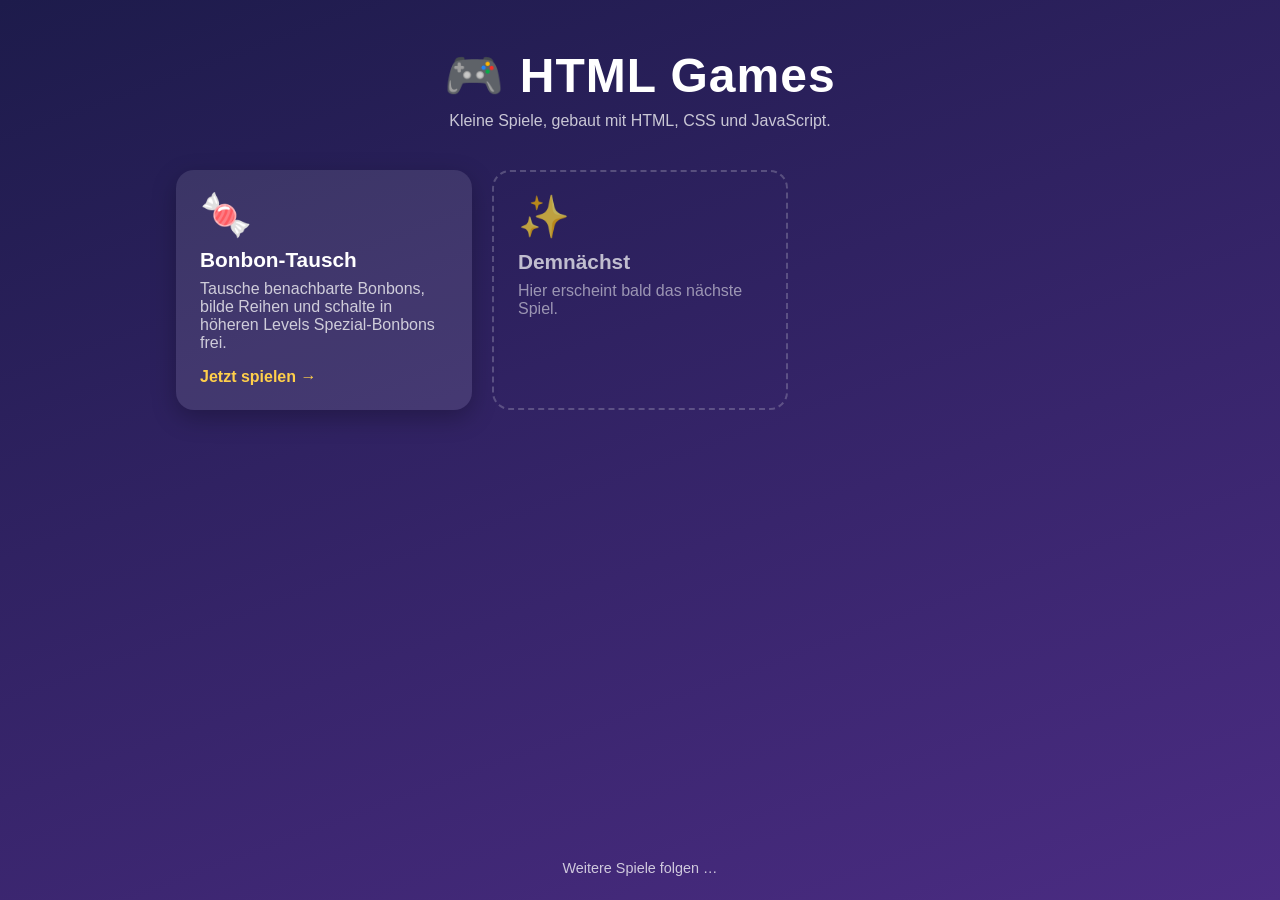
==== index.html @ 148ed9b0 "Bonbon-Tausch: Spezial-Bonbons ab Level 2 Streifen (ab Level 2), Bombe (ab Level 3) und Regenbogen-K" ====
<!DOCTYPE html>
<html lang="de">
<head>
<meta charset="UTF-8">
<meta name="viewport" content="width=device-width, initial-scale=1.0">
<meta name="Description" content="Sammlung kleiner HTML5-Spiele">
<title>HTML Games</title>
<style>
  :root {
    --bg1: #1d1b4b;
    --bg2: #4b2c83;
    --card: rgba(255, 255, 255, 0.1);
    --card-hover: rgba(255, 255, 255, 0.18);
    --text: #fff;
    --muted: rgba(255, 255, 255, 0.75);
    --accent: #ffcf4a;
  }
  * { box-sizing: border-box; }
  body {
    margin: 0;
    min-height: 100vh;
    font-family: "Segoe UI", Roboto, Helvetica, Arial, sans-serif;
    color: var(--text);
    background: linear-gradient(160deg, var(--bg1), var(--bg2));
    display: flex;
    flex-direction: column;
  }
  header {
    text-align: center;
    padding: 48px 16px 24px;
  }
  header h1 {
    margin: 0 0 8px;
    font-size: clamp(2rem, 6vw, 3rem);
    letter-spacing: 1px;
  }
  header p { margin: 0; color: var(--muted); }

  main {
    flex: 1;
    width: min(100%, 960px);
    margin: 0 auto;
    padding: 16px;
    display: grid;
    grid-template-columns: repeat(auto-fill, minmax(240px, 1fr));
    gap: 20px;
    align-content: start;
  }

  .card {
    display: flex;
    flex-direction: column;
    gap: 8px;
    padding: 24px;
    border-radius: 18px;
    background: var(--card);
    color: inherit;
    text-decoration: none;
    box-shadow: 0 8px 24px rgba(0, 0, 0, 0.25);
    transition: transform .2s ease, background .2s ease;
  }
  a.card:hover, a.card:focus-visible {
    transform: translateY(-4px);
    background: var(--card-hover);
    outline: none;
  }
  .card__icon { font-size: 2.6rem; line-height: 1; }
  .card h2 { margin: 4px 0 0; font-size: 1.3rem; }
  .card p { margin: 0; color: var(--muted); flex: 1; }
  .card__cta { margin-top: 8px; font-weight: 700; color: var(--accent); }

  .card--soon {
    border: 2px dashed rgba(255, 255, 255, 0.3);
    background: transparent;
    box-shadow: none;
    opacity: .7;
  }

  footer {
    text-align: center;
    padding: 24px 16px;
    color: var(--muted);
    font-size: .9rem;
  }
</style>
</head>
<body>
  <header>
    <h1>🎮 HTML Games</h1>
    <p>Kleine Spiele, gebaut mit HTML, CSS und JavaScript.</p>
  </header>

  <main id="games"></main>

  <footer>Weitere Spiele folgen …</footer>

  <script>
    // Neues Spiel hinzufügen: Ordner anlegen und hier einen Eintrag ergänzen.
    const games = [
      {
        title: "Bonbon-Tausch",
        icon: "🍬",
        description: "Tausche benachbarte Bonbons, bilde Reihen und schalte in höheren Levels Spezial-Bonbons frei.",
        url: "Match3Game/index.html"
      }
    ];

    const main = document.getElementById("games");

    games.forEach((game) => {
      const card = document.createElement("a");
      card.className = "card";
      card.href = game.url;
      card.innerHTML = `
        <span class="card__icon">${game.icon}</span>
        <h2>${game.title}</h2>
        <p>${game.description}</p>
        <span class="card__cta">Jetzt spielen →</span>`;
      main.appendChild(card);
    });

    // Platzhalter für kommende Spiele
    const soon = document.createElement("div");
    soon.className = "card card--soon";
    soon.innerHTML = `
      <span class="card__icon">✨</span>
      <h2>Demnächst</h2>
      <p>Hier erscheint bald das nächste Spiel.</p>`;
    main.appendChild(soon);
  </script>
</body>
</html>
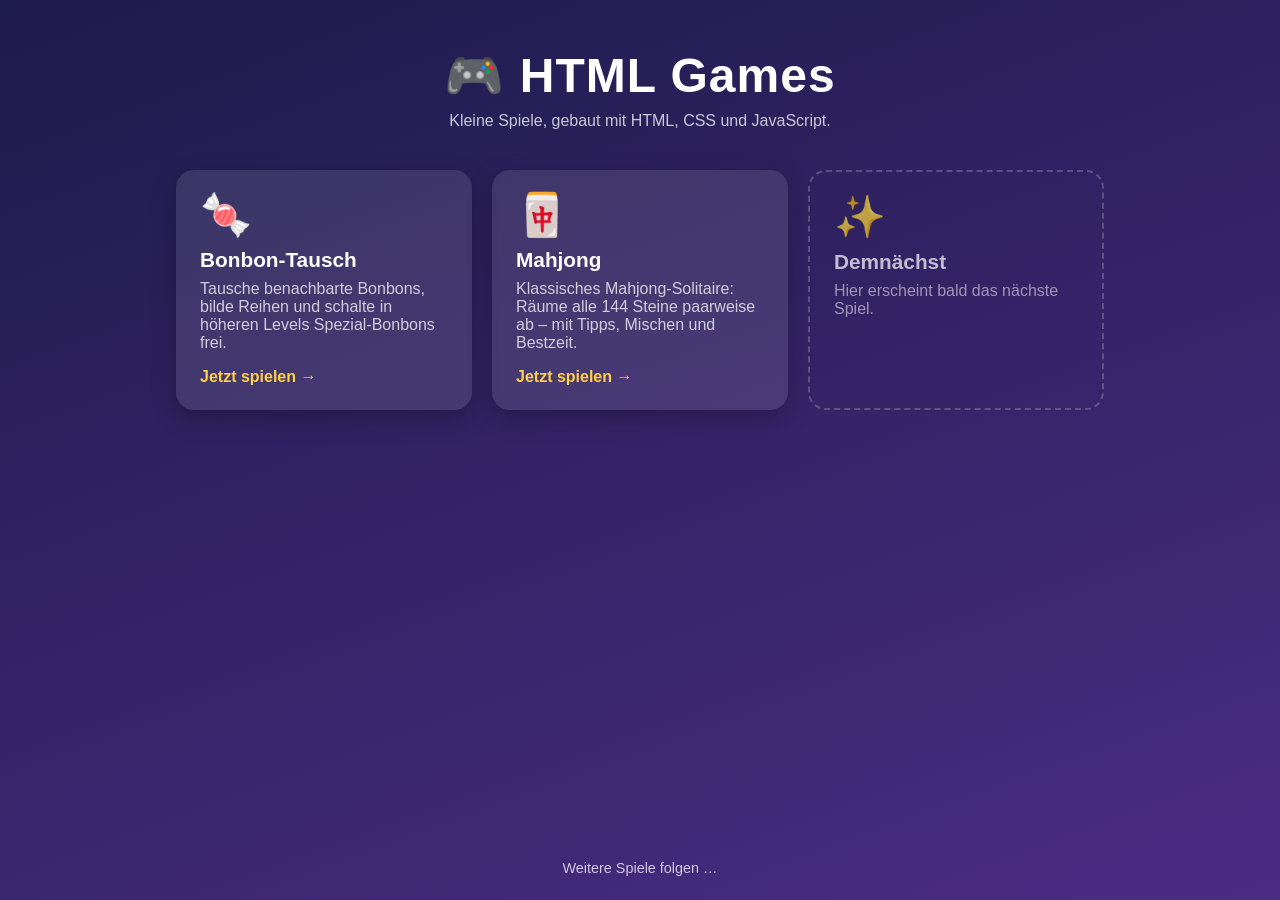
==== commit ed6ea9b4: "Mahjong-Solitaire als neues Spiel hinzufügen Co-Authored-By: Claude Opus 5.5 <noreply@anthropic.com>" ====
--- a/index.html
+++ b/index.html
@@ -102,6 +102,12 @@
         icon: "🍬",
         description: "Tausche benachbarte Bonbons, bilde Reihen und schalte in höheren Levels Spezial-Bonbons frei.",
         url: "Match3Game/index.html"
+      },
+      {
+        title: "Mahjong",
+        icon: "🀄",
+        description: "Klassisches Mahjong-Solitaire: Räume alle 144 Steine paarweise ab – mit Tipps, Mischen und Bestzeit.",
+        url: "MahjongGame/index.html"
       }
     ];
 
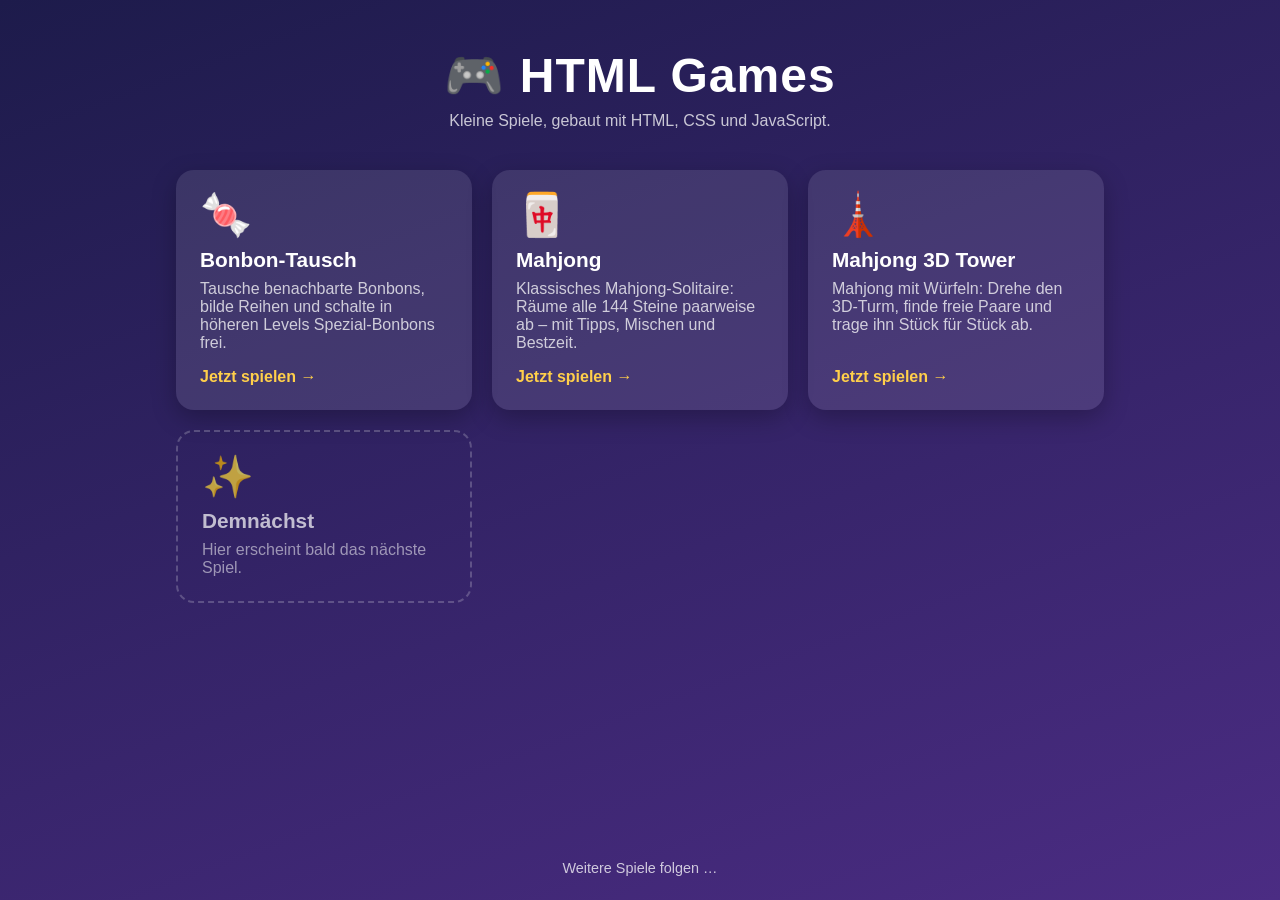
==== commit 36484ab9: "Mahjong 3D Tower als neues Spiel hinzufügen Würfel-Mahjong mit drehbarem 3D-Turm (CSS 3D, ohne Abhän" ====
--- a/index.html
+++ b/index.html
@@ -108,6 +108,12 @@
         icon: "🀄",
         description: "Klassisches Mahjong-Solitaire: Räume alle 144 Steine paarweise ab – mit Tipps, Mischen und Bestzeit.",
         url: "MahjongGame/index.html"
+      },
+      {
+        title: "Mahjong 3D Tower",
+        icon: "🗼",
+        description: "Mahjong mit Würfeln: Drehe den 3D-Turm, finde freie Paare und trage ihn Stück für Stück ab.",
+        url: "Mahjong3DGame/index.html"
       }
     ];
 
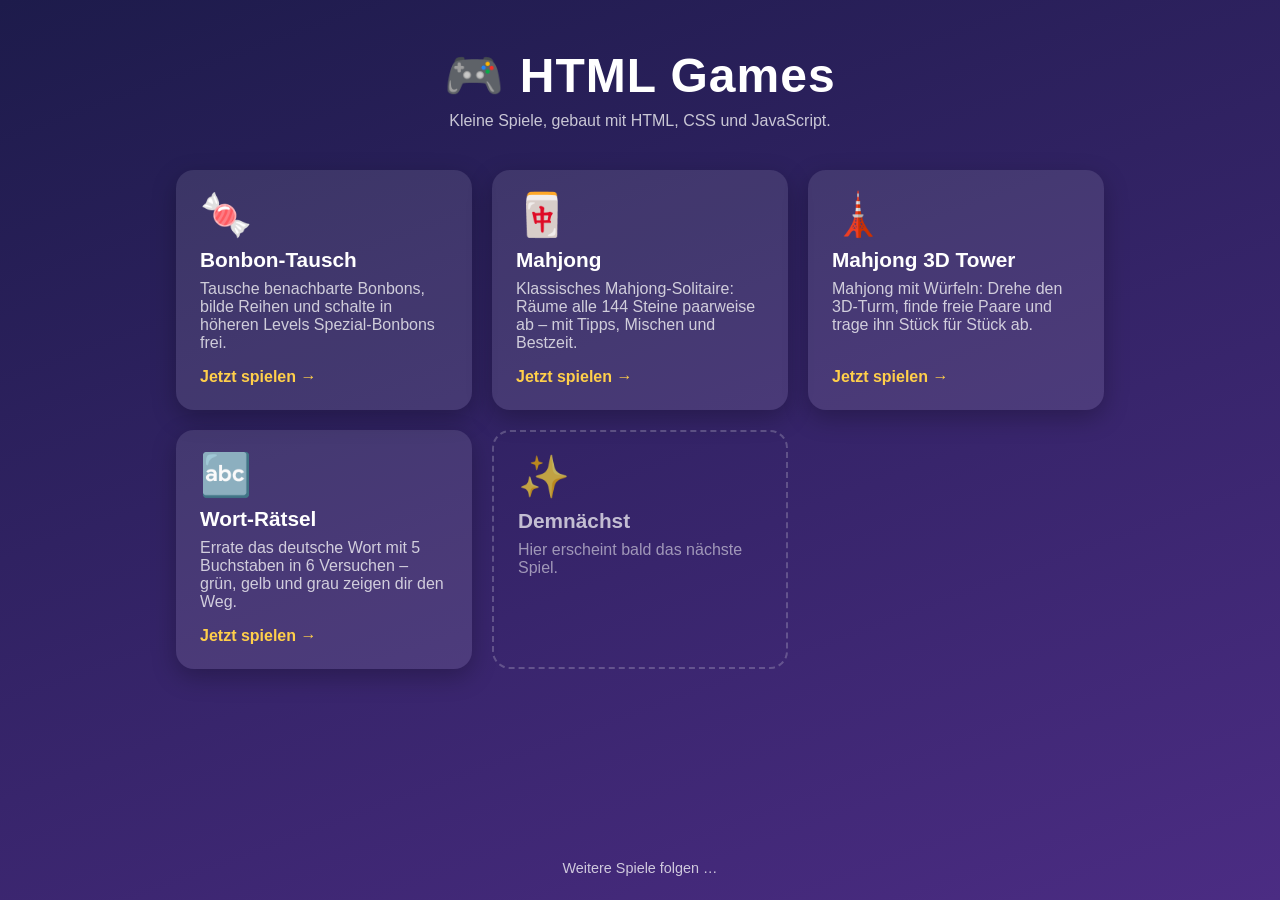
==== commit 2fcac754: "Wort-Rätsel (Wordle-artig, deutsche 5-Buchstaben-Wörter) hinzufügen Co-Authored-By: Claude Opus 5.5 " ====
--- a/index.html
+++ b/index.html
@@ -114,6 +114,12 @@
         icon: "🗼",
         description: "Mahjong mit Würfeln: Drehe den 3D-Turm, finde freie Paare und trage ihn Stück für Stück ab.",
         url: "Mahjong3DGame/index.html"
+      },
+      {
+        title: "Wort-Rätsel",
+        icon: "🔤",
+        description: "Errate das deutsche Wort mit 5 Buchstaben in 6 Versuchen – grün, gelb und grau zeigen dir den Weg.",
+        url: "WortraetselGame/index.html"
       }
     ];
 
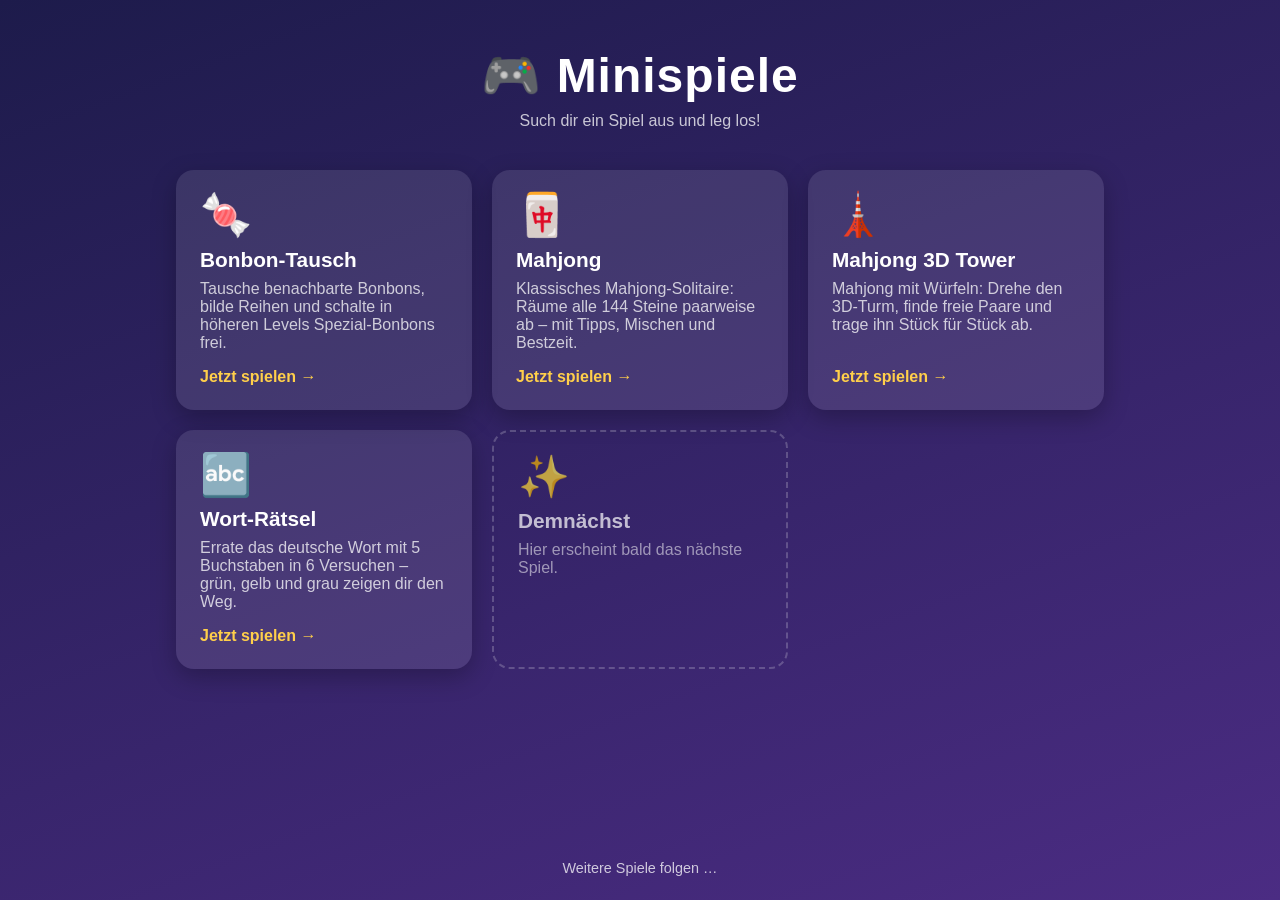
==== commit 6da8d02c: "Startseite in Minispiele umbenennen Co-Authored-By: Claude Opus 5.5 <noreply@anthropic.com> Claude-S" ====
--- a/index.html
+++ b/index.html
@@ -3,8 +3,8 @@
 <head>
 <meta charset="UTF-8">
 <meta name="viewport" content="width=device-width, initial-scale=1.0">
-<meta name="Description" content="Sammlung kleiner HTML5-Spiele">
-<title>HTML Games</title>
+<meta name="Description" content="Eine Sammlung kleiner Minispiele">
+<title>Minispiele</title>
 <style>
   :root {
     --bg1: #1d1b4b;
@@ -86,8 +86,8 @@
 </head>
 <body>
   <header>
-    <h1>🎮 HTML Games</h1>
-    <p>Kleine Spiele, gebaut mit HTML, CSS und JavaScript.</p>
+    <h1>🎮 Minispiele</h1>
+    <p>Such dir ein Spiel aus und leg los!</p>
   </header>
 
   <main id="games"></main>
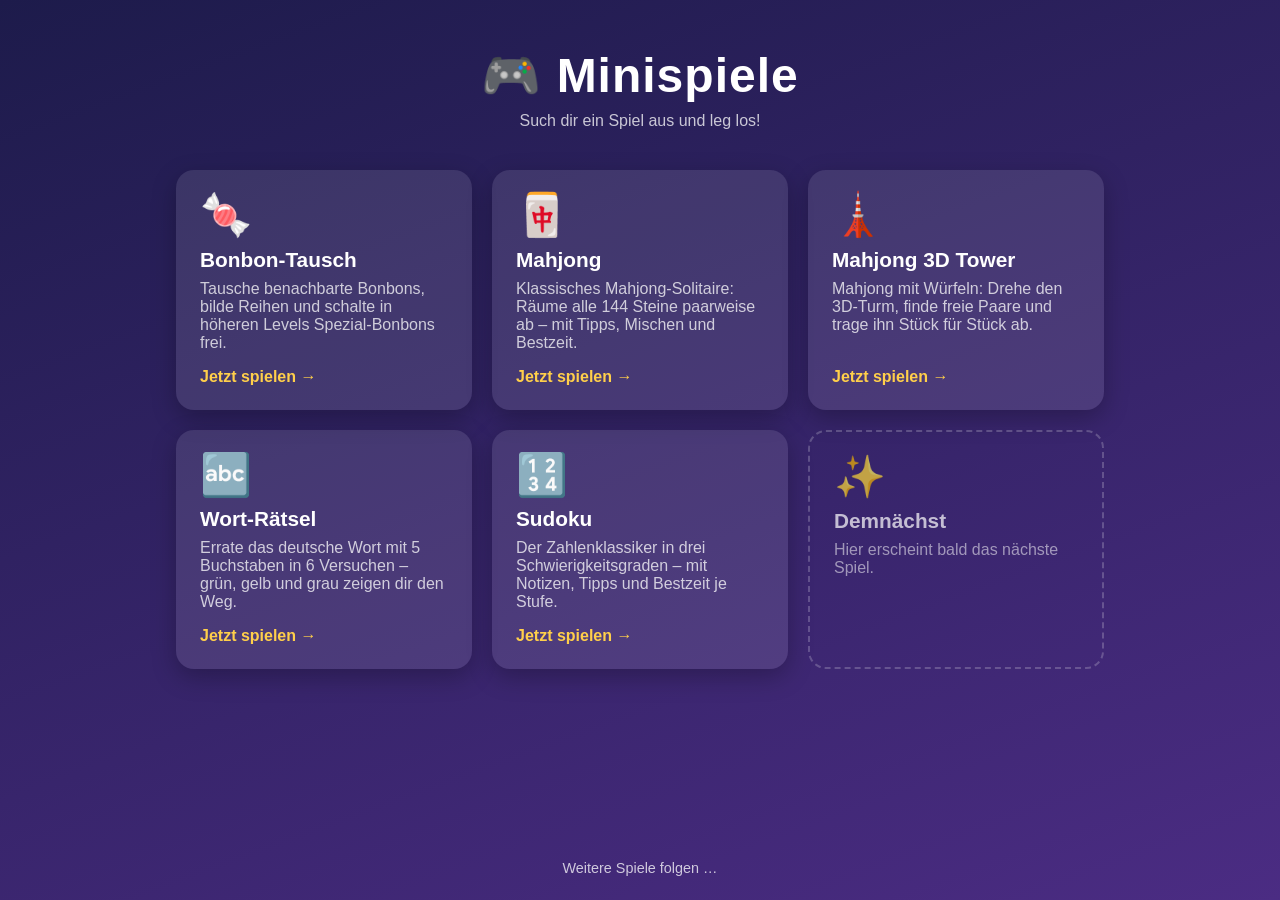
==== commit bdd723a8: "Sudoku mit drei Schwierigkeitsgraden hinzufügen Rätsel werden im Browser erzeugt, haben genau eine L" ====
--- a/index.html
+++ b/index.html
@@ -120,6 +120,12 @@
         icon: "🔤",
         description: "Errate das deutsche Wort mit 5 Buchstaben in 6 Versuchen – grün, gelb und grau zeigen dir den Weg.",
         url: "WortraetselGame/index.html"
+      },
+      {
+        title: "Sudoku",
+        icon: "🔢",
+        description: "Der Zahlenklassiker in drei Schwierigkeitsgraden – mit Notizen, Tipps und Bestzeit je Stufe.",
+        url: "SudokuGame/index.html"
       }
     ];
 
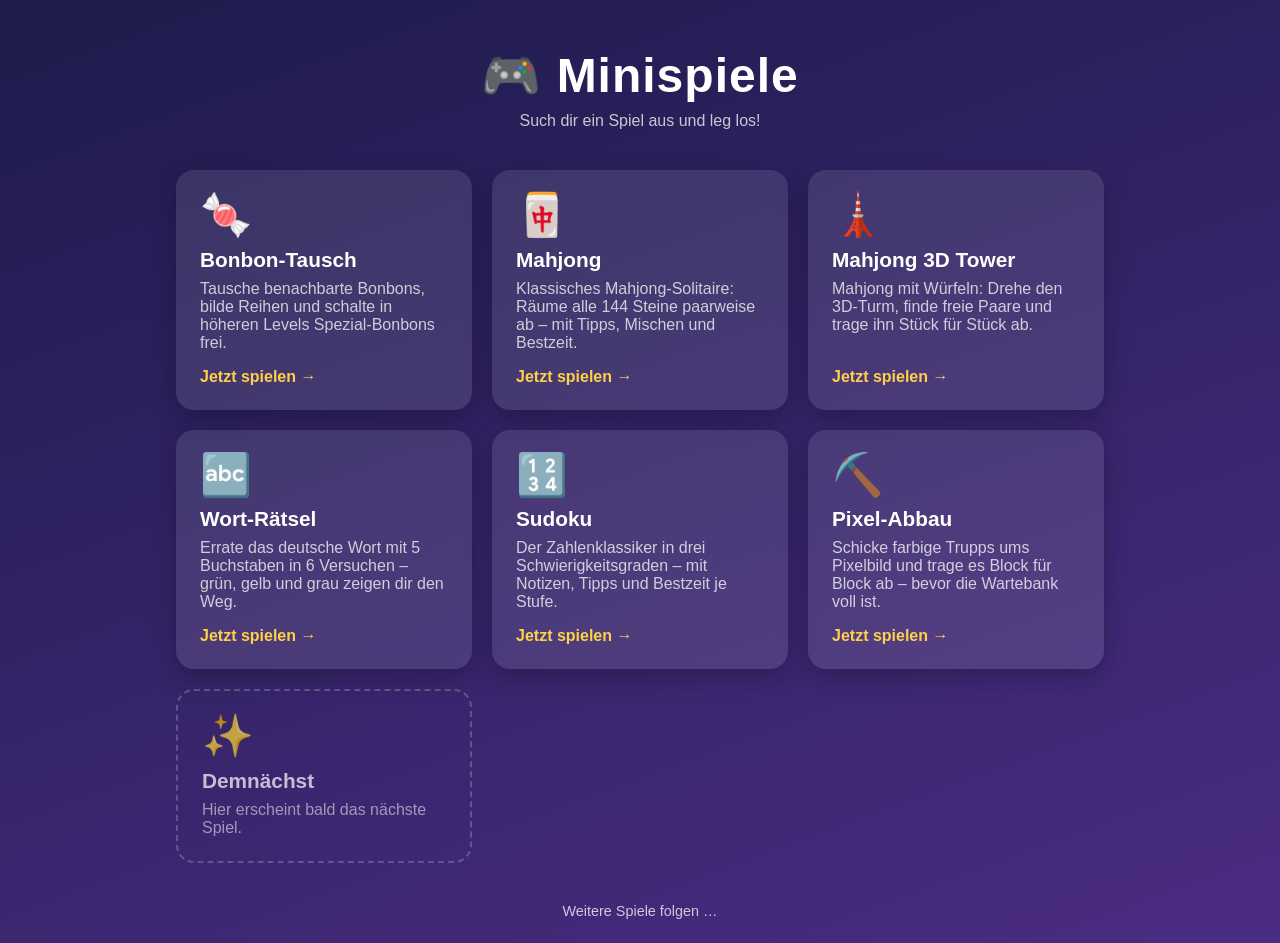
==== commit 9299e4c0: "Pixel-Abbau hinzufügen: Pixelbilder mit farbigen Trupps abtragen Co-Authored-By: Claude Fable 5.2 <n" ====
--- a/index.html
+++ b/index.html
@@ -126,6 +126,12 @@
         icon: "🔢",
         description: "Der Zahlenklassiker in drei Schwierigkeitsgraden – mit Notizen, Tipps und Bestzeit je Stufe.",
         url: "SudokuGame/index.html"
+      },
+      {
+        title: "Pixel-Abbau",
+        icon: "⛏️",
+        description: "Schicke farbige Trupps ums Pixelbild und trage es Block für Block ab – bevor die Wartebank voll ist.",
+        url: "PixelAbbauGame/index.html"
       }
     ];
 
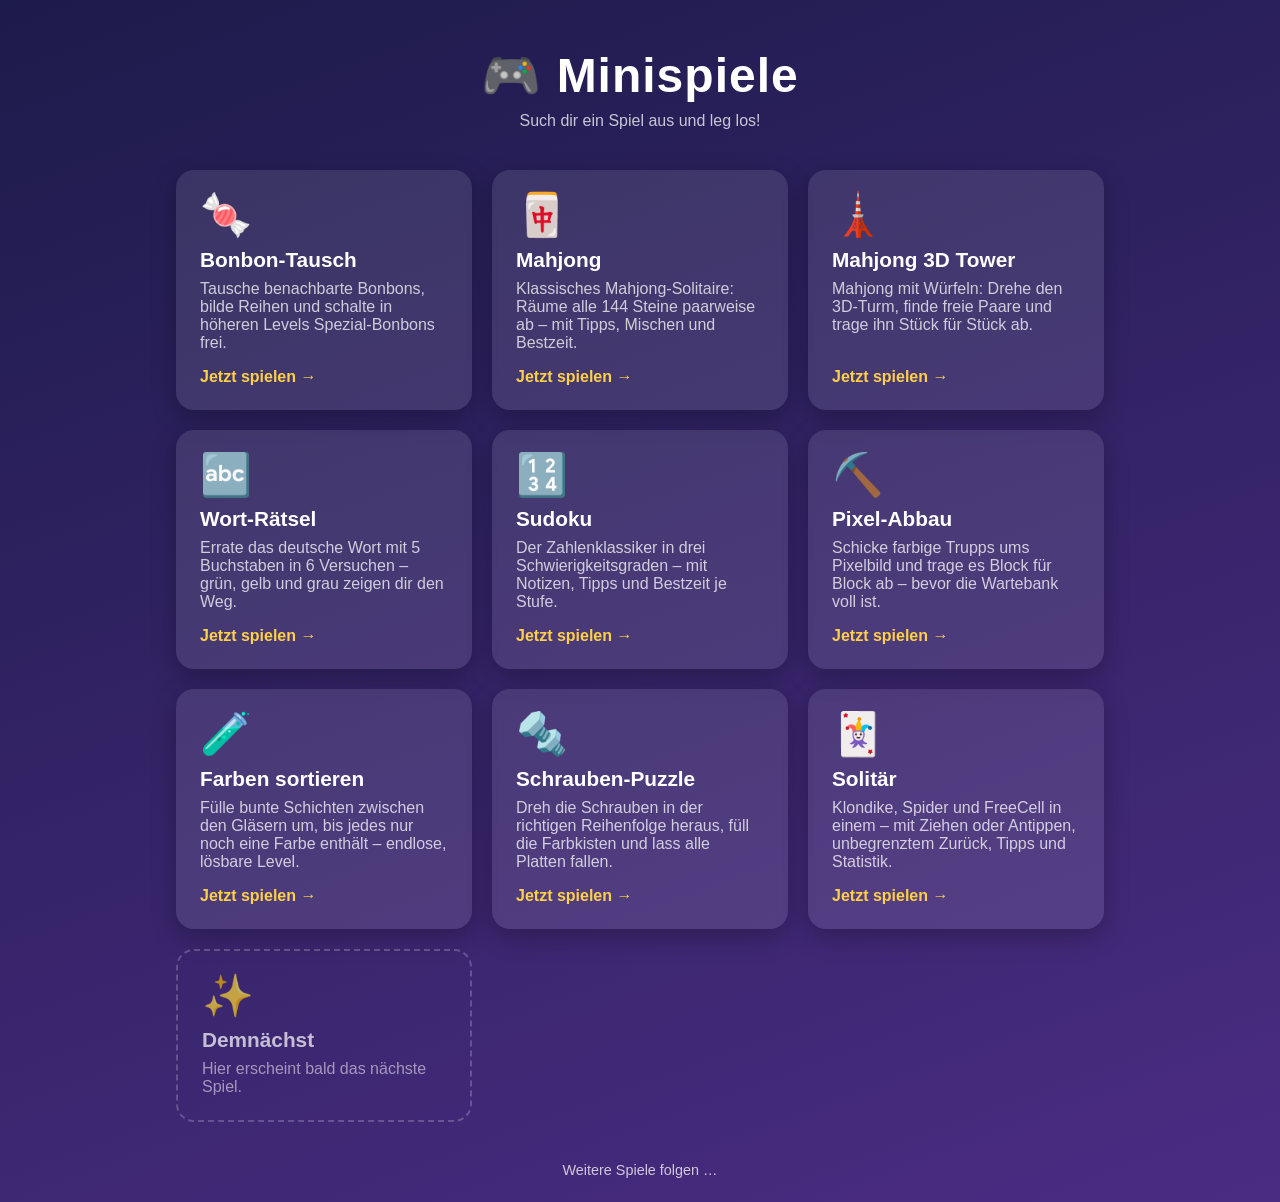
==== commit e8a92acf: "Farben sortieren, Schrauben-Puzzle und Solitär-Sammlung hinzufügen - Farben sortieren: Schichten zwi" ====
--- a/index.html
+++ b/index.html
@@ -132,6 +132,24 @@
         icon: "⛏️",
         description: "Schicke farbige Trupps ums Pixelbild und trage es Block für Block ab – bevor die Wartebank voll ist.",
         url: "PixelAbbauGame/index.html"
+      },
+      {
+        title: "Farben sortieren",
+        icon: "🧪",
+        description: "Fülle bunte Schichten zwischen den Gläsern um, bis jedes nur noch eine Farbe enthält – endlose, lösbare Level.",
+        url: "SortierGame/index.html"
+      },
+      {
+        title: "Schrauben-Puzzle",
+        icon: "🔩",
+        description: "Dreh die Schrauben in der richtigen Reihenfolge heraus, füll die Farbkisten und lass alle Platten fallen.",
+        url: "SchraubenGame/index.html"
+      },
+      {
+        title: "Solitär",
+        icon: "🃏",
+        description: "Klondike, Spider und FreeCell in einem – mit Ziehen oder Antippen, unbegrenztem Zurück, Tipps und Statistik.",
+        url: "SolitaerGame/index.html"
       }
     ];
 
